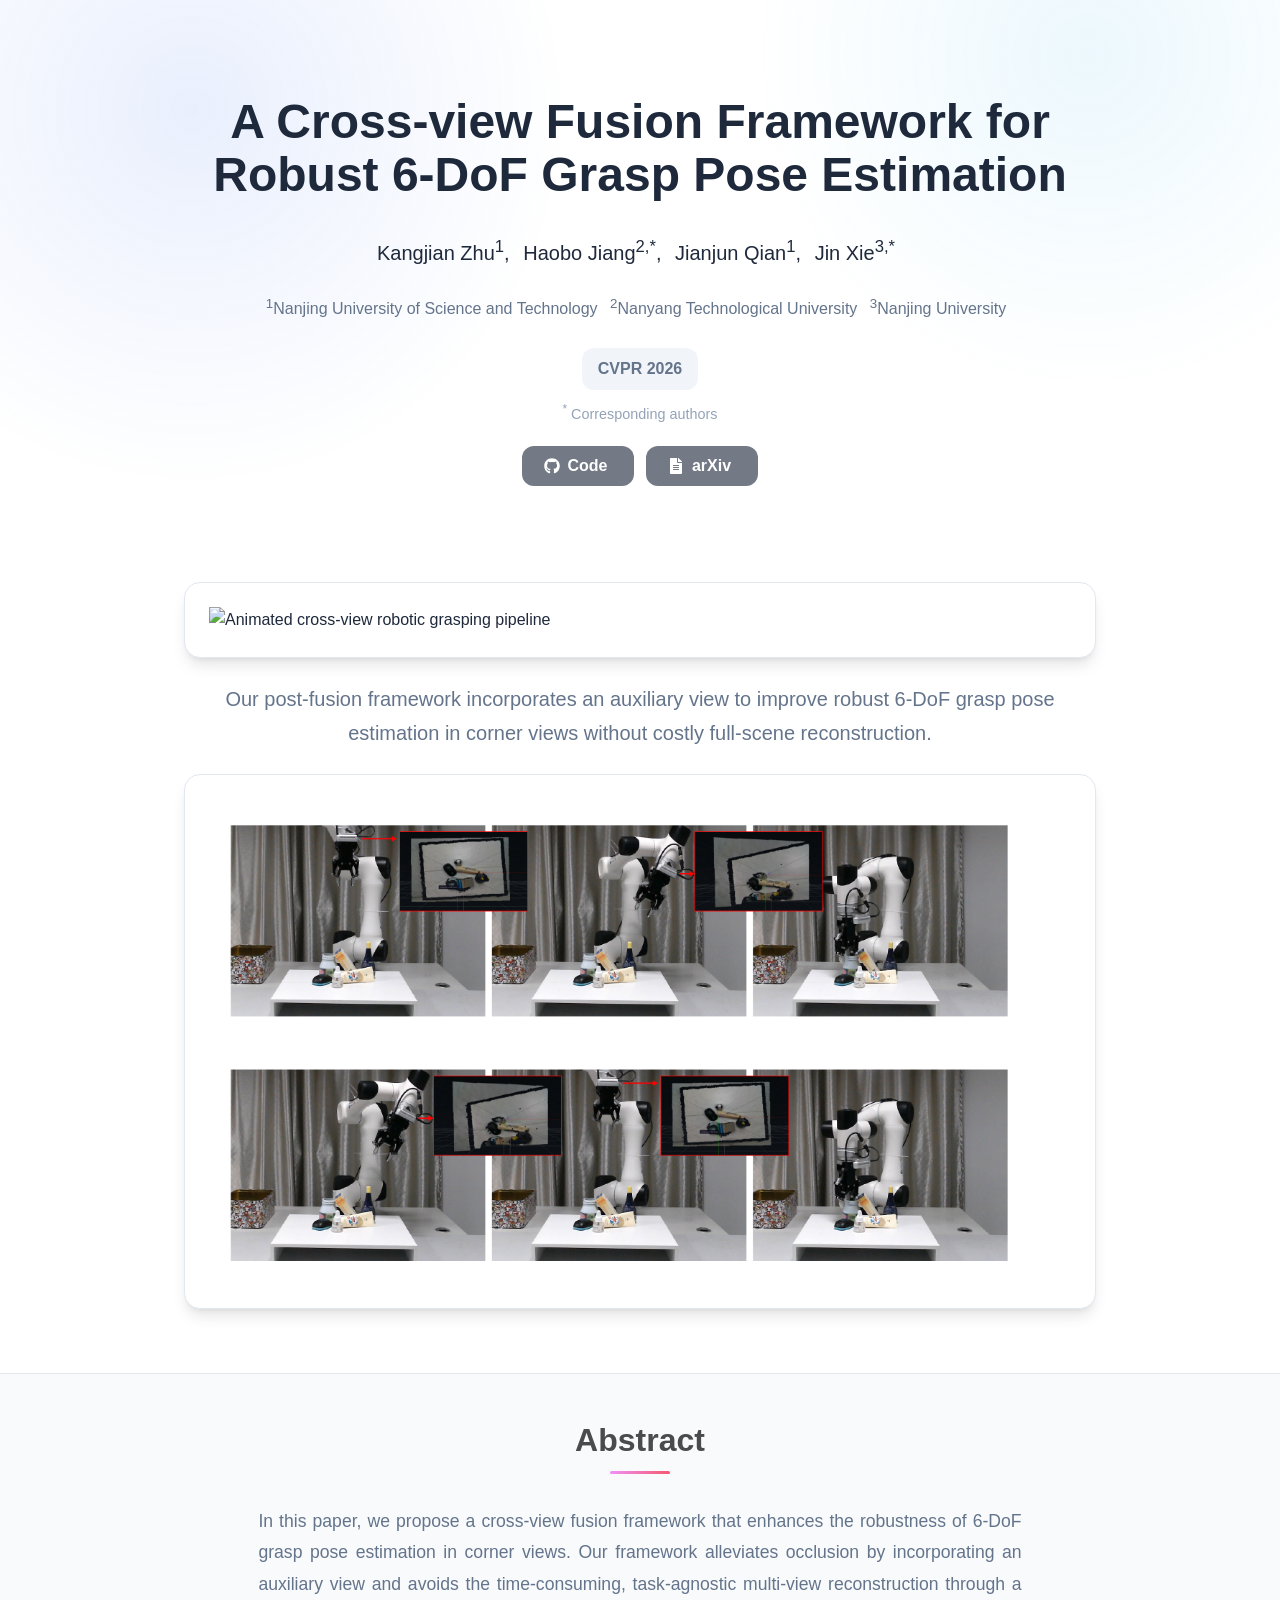
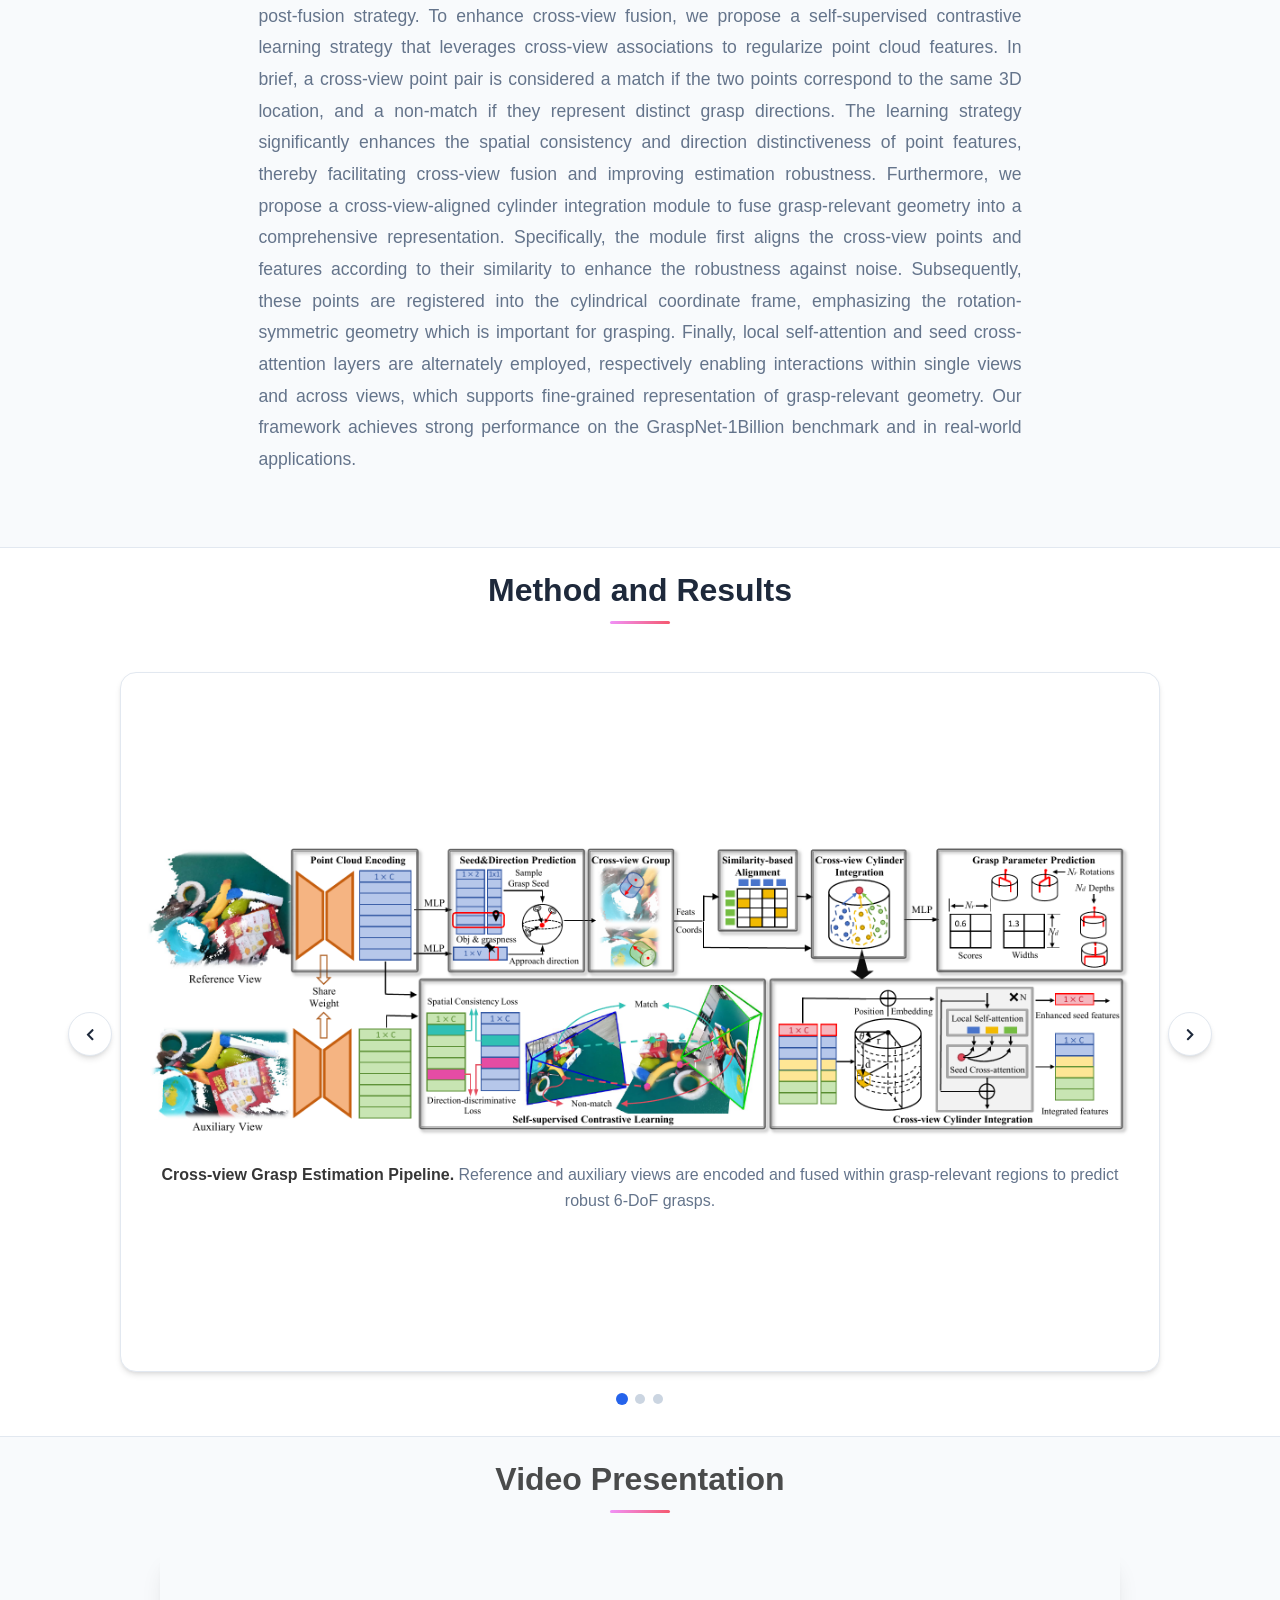
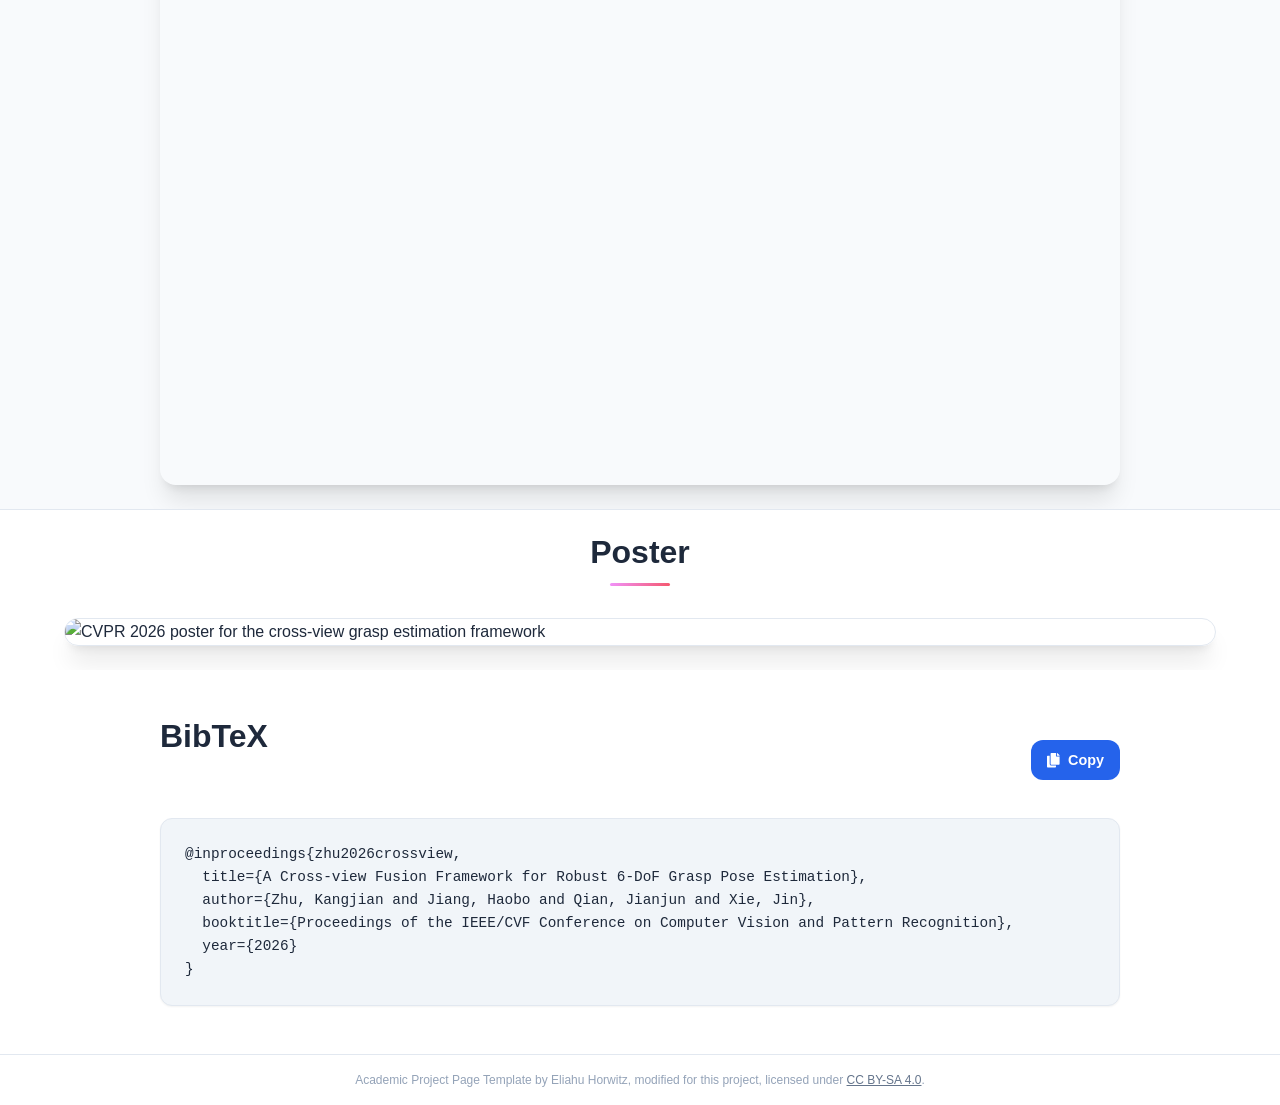
==== index.html @ 155486b5 "Initial draft made with Codex Co-Authored-By: Codex <noreply@openai.com>" ====
<!DOCTYPE html>
<html lang="en">
<head>
  <meta charset="utf-8">
  <meta name="viewport" content="width=device-width, initial-scale=1">
  <meta name="title" content="A Cross-view Fusion Framework for Robust 6-DoF Grasp Pose Estimation">
  <meta name="description" content="A cross-view fusion framework improves robust 6-DoF grasp pose estimation in corner views through novel self-supervised learning and cylinder integration.">
  <meta name="keywords" content="6-DoF grasp pose estimation, cross-view fusion, robotic grasping, point cloud, self-supervised contrastive learning, multi-view perception, corner-view robustness, GraspNet-1Billion">
  <meta name="author" content="Kangjian Zhu, Haobo Jiang, Jianjun Qian, Jin Xie">
  <meta name="robots" content="index, follow">
  <meta name="language" content="English">

  <meta property="og:type" content="article">
  <meta property="og:site_name" content="Cross-view Grasp">
  <meta property="og:title" content="A Cross-view Fusion Framework for Robust 6-DoF Grasp Pose Estimation">
  <meta property="og:description" content="A cross-view fusion framework improves robust 6-DoF grasp pose estimation in corner views through novel self-supervised learning and cylinder integration.">
  <meta property="og:image" content="static/images/social_preview.png">
  <meta property="og:image:width" content="1200">
  <meta property="og:image:height" content="630">
  <meta property="og:image:alt" content="Cross-view grasp estimation research preview">
  <meta property="article:section" content="Research">
  <meta property="article:tag" content="Robotic Grasping">
  <meta property="article:tag" content="Cross-view Fusion">

  <meta name="twitter:card" content="summary_large_image">
  <meta name="twitter:title" content="A Cross-view Fusion Framework for Robust 6-DoF Grasp Pose Estimation">
  <meta name="twitter:description" content="A cross-view fusion framework for robust 6-DoF grasp pose estimation in corner views.">
  <meta name="twitter:image" content="static/images/social_preview.png">
  <meta name="twitter:image:alt" content="Cross-view grasp estimation research preview">

  <meta name="citation_title" content="A Cross-view Fusion Framework for Robust 6-DoF Grasp Pose Estimation">
  <meta name="citation_author" content="Zhu, Kangjian">
  <meta name="citation_author" content="Jiang, Haobo">
  <meta name="citation_author" content="Qian, Jianjun">
  <meta name="citation_author" content="Xie, Jin">
  <meta name="citation_publication_date" content="2026">
  <meta name="citation_conference_title" content="IEEE/CVF Conference on Computer Vision and Pattern Recognition">

  <meta name="theme-color" content="#2563eb">
  <meta name="msapplication-TileColor" content="#2563eb">
  <meta name="apple-mobile-web-app-capable" content="yes">
  <meta name="apple-mobile-web-app-status-bar-style" content="default">

  <title>A Cross-view Fusion Framework for Robust 6-DoF Grasp Pose Estimation | CVPR 2026</title>

  <link rel="icon" type="image/png" href="static/images/favicon.png">
  <link rel="apple-touch-icon" href="static/images/favicon.png">
  <link rel="stylesheet" href="static/css/bulma.min.css">
  <link rel="stylesheet" href="static/css/index.css">
  <link rel="stylesheet" href="static/css/fontawesome.all.min.css">
  <link rel="stylesheet" href="static/css/project.css">

  <script defer src="static/js/fontawesome.all.min.js"></script>
  <script defer src="static/js/project.js"></script>

  <script type="application/ld+json">
  {
    "@context": "https://schema.org",
    "@type": "ScholarlyArticle",
    "headline": "A Cross-view Fusion Framework for Robust 6-DoF Grasp Pose Estimation",
    "description": "A cross-view fusion framework for robust 6-DoF grasp pose estimation in corner views.",
    "author": [
      {"@type": "Person", "name": "Kangjian Zhu"},
      {"@type": "Person", "name": "Haobo Jiang"},
      {"@type": "Person", "name": "Jianjun Qian"},
      {"@type": "Person", "name": "Jin Xie"}
    ],
    "datePublished": "2026",
    "publisher": {"@type": "Organization", "name": "CVPR 2026"},
    "image": "static/images/social_preview.png",
    "keywords": ["6-DoF grasp pose estimation", "cross-view fusion", "robotic grasping", "point cloud", "self-supervised contrastive learning"],
    "isAccessibleForFree": true
  }
  </script>
</head>
<body>
  <button class="scroll-to-top" onclick="scrollToTop()" title="Scroll to top" aria-label="Scroll to top">
    <i class="fas fa-chevron-up"></i>
  </button>

  <main id="main-content">
    <section class="hero publication-header">
      <div class="hero-body">
        <div class="container is-max-desktop">
          <div class="columns is-centered">
            <div class="column has-text-centered">
              <h1 class="title is-1 publication-title">A Cross-view Fusion Framework for Robust 6-DoF Grasp Pose Estimation</h1>

              <div class="is-size-5 publication-authors" aria-label="Authors">
                <span class="author-block">Kangjian Zhu<sup>1</sup>,</span>
                <span class="author-block">Haobo Jiang<sup>2,*</sup>,</span>
                <span class="author-block">Jianjun Qian<sup>1</sup>,</span>
                <span class="author-block">Jin Xie<sup>3,*</sup></span>
              </div>

              <div class="is-size-5 publication-authors institution-list">
                <span class="author-block"><sup>1</sup>Nanjing University of Science and Technology</span>
                <span class="author-block"><sup>2</sup>Nanyang Technological University</span>
                <span class="author-block"><sup>3</sup>Nanjing University</span>
              </div>

              <div class="publication-venue">CVPR 2026</div>
              <p class="corresponding-note"><sup>*</sup> Corresponding authors</p>

              <div class="publication-links" aria-label="Project resources">
                <button class="button is-normal is-rounded is-dark resource-button" type="button" disabled aria-disabled="true">
                  <span class="icon"><i class="fab fa-github"></i></span>
                  <span>Code</span>
                </button>
                <button class="button is-normal is-rounded is-dark resource-button" type="button" disabled aria-disabled="true">
                  <span class="icon"><i class="fas fa-file-alt"></i></span>
                  <span>arXiv</span>
                </button>
              </div>
            </div>
          </div>
        </div>
      </div>
    </section>

    <section class="hero teaser">
      <div class="container is-max-desktop">
        <div class="hero-body">
          <div class="media-card teaser-card">
            <img class="teaser-pipeline teaser-pipeline-animated" src="static/images/fig1-pipeline.gif" alt="Animated cross-view robotic grasping pipeline" loading="eager">
            <img class="teaser-pipeline teaser-pipeline-static" src="static/images/fig1.png" alt="Cross-view robotic grasping pipeline" loading="eager">
          </div>
          <h2 class="subtitle has-text-centered teaser-description">
            Our post-fusion framework incorporates an auxiliary view to improve robust 6-DoF grasp pose estimation in corner views without costly full-scene reconstruction.
          </h2>
          <div class="media-card teaser-card real-world-pipeline-card">
            <img src="static/images/fig7.png" alt="Real-world cross-view robotic grasping pipeline samples" loading="lazy">
          </div>
        </div>
      </div>
    </section>

    <section class="section hero is-light" id="abstract">
      <div class="container is-max-desktop">
        <div class="columns is-centered has-text-centered">
          <div class="column is-four-fifths">
            <h2 class="title is-3">Abstract</h2>
            <div class="content has-text-justified">
              <p>
                In this paper, we propose a cross-view fusion framework that enhances the robustness of 6-DoF grasp pose estimation in corner views. Our framework alleviates occlusion by incorporating an auxiliary view and avoids the time-consuming, task-agnostic multi-view reconstruction through a post-fusion strategy. To enhance cross-view fusion, we propose a self-supervised contrastive learning strategy that leverages cross-view associations to regularize point cloud features. In brief, a cross-view point pair is considered a match if the two points correspond to the same 3D location, and a non-match if they represent distinct grasp directions. The learning strategy significantly enhances the spatial consistency and direction distinctiveness of point features, thereby facilitating cross-view fusion and improving estimation robustness. Furthermore, we propose a cross-view-aligned cylinder integration module to fuse grasp-relevant geometry into a comprehensive representation. Specifically, the module first aligns the cross-view points and features according to their similarity to enhance the robustness against noise. Subsequently, these points are registered into the cylindrical coordinate frame, emphasizing the rotation-symmetric geometry which is important for grasping. Finally, local self-attention and seed cross-attention layers are alternately employed, respectively enabling interactions within single views and across views, which supports fine-grained representation of grasp-relevant geometry. Our framework achieves strong performance on the GraspNet-1Billion benchmark and in real-world applications.
              </p>
            </div>
          </div>
        </div>
      </div>
    </section>

    <section class="hero is-small results-section" id="results">
      <div class="hero-body">
        <div class="container is-widescreen">
          <h2 class="title is-3 has-text-centered">Method and Results</h2>
          <div id="results-carousel" class="results-carousel" data-carousel>
            <button class="carousel-control carousel-previous" type="button" aria-label="Show previous result" data-carousel-previous>
              <i class="fas fa-chevron-left"></i>
            </button>
            <div class="carousel-track">
              <article class="item is-active" data-carousel-item>
                <img src="static/images/fig2.png" alt="Complete cross-view grasp estimation pipeline" loading="lazy">
                <h3 class="subtitle has-text-centered">
                  <strong>Cross-view Grasp Estimation Pipeline.</strong> Reference and auxiliary views are encoded and fused within grasp-relevant regions to predict robust 6-DoF grasps.
                </h3>
              </article>
              <article class="item result-contrastive" data-carousel-item hidden>
                <img src="static/images/fig3.png" alt="Self-supervised contrastive learning for cross-view point features" loading="lazy">
                <h3 class="subtitle has-text-centered">
                  <strong>Self-supervised Contrastive Learning.</strong> Cross-view associations improve spatial consistency while distinguishing features with different grasp directions.
                </h3>
              </article>
              <article class="item result-table" data-carousel-item hidden>
                <img src="static/images/table1.png" alt="Table 1 evaluation results on GraspNet-1Billion RealSense and Kinect test data" loading="lazy">
                <h3 class="subtitle has-text-centered">
                  <strong>GraspNet-1Billion Benchmark Results.</strong> Our cross-view framework achieves the best AP across Seen, Similar, and Novel splits on both RealSense and Kinect data.
                </h3>
              </article>
            </div>
            <button class="carousel-control carousel-next" type="button" aria-label="Show next result" data-carousel-next>
              <i class="fas fa-chevron-right"></i>
            </button>
            <div class="carousel-dots" aria-label="Select research result">
              <button class="carousel-dot is-active" type="button" aria-label="Show result 1" data-carousel-dot="0"></button>
              <button class="carousel-dot" type="button" aria-label="Show result 2" data-carousel-dot="1"></button>
              <button class="carousel-dot" type="button" aria-label="Show result 3" data-carousel-dot="2"></button>
            </div>
          </div>
        </div>
      </div>
    </section>

    <section class="hero is-small is-light" id="video">
      <div class="hero-body">
        <div class="container is-max-desktop">
          <h2 class="title is-3 has-text-centered">Video Presentation</h2>
          <div class="video-container">
            <iframe src="https://player.bilibili.com/player.html?bvid=BV1p85q6EECM&autoplay=0" scrolling="no" border="0" frameborder="no" framespacing="0" allowfullscreen="true"></iframe>
          </div>
        </div>
      </div>
    </section>

    <section class="hero is-small poster-section" id="poster">
      <div class="hero-body">
        <div class="container is-widescreen">
          <h2 class="title is-3 has-text-centered">Poster</h2>
          <img class="poster-image" src="static/images/poster.png" alt="CVPR 2026 poster for the cross-view grasp estimation framework" loading="lazy">
        </div>
      </div>
    </section>

    <section class="section is-light" id="BibTeX">
      <div class="container is-max-desktop content">
        <div class="bibtex-header">
          <h2 class="title is-3 bibtex-title">BibTeX</h2>
          <button class="copy-bibtex-btn" onclick="copyBibTeX()" title="Copy BibTeX to clipboard" type="button">
            <i class="fas fa-copy"></i>
            <span class="copy-text">Copy</span>
          </button>
        </div>
        <pre id="bibtex-code"><code>@inproceedings{zhu2026crossview,
  title={A Cross-view Fusion Framework for Robust 6-DoF Grasp Pose Estimation},
  author={Zhu, Kangjian and Jiang, Haobo and Qian, Jianjun and Xie, Jin},
  booktitle={Proceedings of the IEEE/CVF Conference on Computer Vision and Pattern Recognition},
  year={2026}
}</code></pre>
      </div>
    </section>
  </main>

  <footer class="license-footer">
    Academic Project Page Template by Eliahu Horwitz, modified for this project, licensed under
    <a rel="license" href="https://creativecommons.org/licenses/by-sa/4.0/" target="_blank">CC BY-SA 4.0</a>.
  </footer>
</body>
</html>
---- static/css/index.css ----
/* Modern CSS Variables for consistent theming */
:root {
  --primary-color: #2563eb;
  --primary-hover: #1d4ed8;
  --secondary-color: #64748b;
  --accent-color: #0ea5e9;
  --text-primary: #1e293b;
  --text-secondary: #64748b;
  --text-light: #94a3b8;
  --background-primary: #ffffff;
  --background-secondary: #f8fafc;
  --background-accent: #f1f5f9;
  --border-color: #e2e8f0;
  --shadow-sm: 0 1px 2px 0 rgb(0 0 0 / 0.05);
  --shadow-md: 0 4px 6px -1px rgb(0 0 0 / 0.1), 0 2px 4px -2px rgb(0 0 0 / 0.1);
  --shadow-lg: 0 10px 15px -3px rgb(0 0 0 / 0.1), 0 4px 6px -4px rgb(0 0 0 / 0.1);
  --shadow-xl: 0 20px 25px -5px rgb(0 0 0 / 0.1), 0 8px 10px -6px rgb(0 0 0 / 0.1);
  --gradient-primary: linear-gradient(135deg, #667eea 0%, #764ba2 100%);
  --gradient-accent: linear-gradient(135deg, #f093fb 0%, #f5576c 100%);
  --gradient-subtle: linear-gradient(135deg, #ffecd2 0%, #fcb69f 100%);
  --border-radius: 12px;
  --border-radius-lg: 16px;
  --transition: all 0.3s cubic-bezier(0.4, 0, 0.2, 1);
}

/* Smooth scrolling for better UX */
html {
  scroll-behavior: smooth;
}

body {
  font-family: 'Inter', 'Segoe UI', -apple-system, BlinkMacSystemFont, sans-serif;
  color: var(--text-primary);
  line-height: 1.6;
  font-size: 16px;
  background-color: var(--background-primary);
  -webkit-font-smoothing: antialiased;
  -moz-osx-font-smoothing: grayscale;
}


/* Modern Button Styles */
.button {
  border-radius: var(--border-radius) !important;
  font-weight: 600 !important;
  transition: var(--transition) !important;
  border: 2px solid transparent !important;
  position: relative;
  overflow: hidden;
}

.button.is-dark {
  background: var(--text-primary) !important;
  border: none !important;
  color: white !important;
  box-shadow: var(--shadow-md);
}

.button.is-dark:hover {
  transform: translateY(-2px);
  box-shadow: var(--shadow-lg);
  background: var(--primary-color) !important;
}

.button.is-dark:active {
  transform: translateY(0);
  box-shadow: var(--shadow-md);
}

.footer .icon-link {
    font-size: 25px;
    color: var(--text-secondary);
    transition: var(--transition);
}

.footer .icon-link:hover {
    color: var(--primary-color);
    transform: translateY(-2px);
}

.link-block a {
    margin: 8px 4px;
}

.dnerf {
  font-variant: small-caps;
}


/* Hero Section Modernization */
.hero {
  position: relative;
  overflow: hidden;
}

.hero.is-light {
  background: var(--background-secondary);
  border-top: 1px solid var(--border-color);
  border-bottom: 1px solid var(--border-color);
}

.hero-body {
  padding: 4rem 1.5rem;
}

.teaser .hero-body {
  padding-top: 2rem;
  padding-bottom: 4rem;
}

.teaser {
  font-family: 'Inter', sans-serif;
}


/* Publication Content Styling */
.publication-title {
    font-family: 'Inter', sans-serif !important;
    font-weight: 800 !important;
    color: var(--text-primary) !important;
    margin-bottom: 2rem !important;
    line-height: 1.1 !important;
}

.publication-banner {
  max-height: 70vh;
  border-radius: var(--border-radius-lg);
  overflow: hidden;
  box-shadow: var(--shadow-xl);
  margin: 2rem 0;
}

.publication-banner video {
  position: relative;
  left: auto;
  top: auto;
  transform: none;
  object-fit: cover;
  width: 100%;
  height: 100%;
  border-radius: var(--border-radius-lg);
}

.publication-header .hero-body {
  padding: 6rem 1.5rem 4rem;
}

.publication-authors {
    font-family: 'Inter', sans-serif !important;
    font-weight: 500;
    margin-bottom: 1.5rem;
}

.publication-venue {
    color: var(--text-secondary);
    width: fit-content;
    font-weight: 600;
    background: var(--background-accent);
    padding: 0.5rem 1rem;
    border-radius: var(--border-radius);
    margin-top: 1rem;
    display: inline-block;
}

.publication-awards {
    color: #ef4444;
    width: fit-content;
    font-weight: 700;
    background: linear-gradient(135deg, #fef2f2, #fee2e2);
    padding: 0.5rem 1rem;
    border-radius: var(--border-radius);
    border-left: 4px solid #ef4444;
    margin-top: 1rem;
}

.publication-authors a {
   color: var(--primary-color) !important;
   text-decoration: none;
   font-weight: 600;
   transition: var(--transition);
   position: relative;
}

.publication-authors a::after {
    content: '';
    position: absolute;
    width: 0;
    height: 2px;
    bottom: -2px;
    left: 0;
    background: var(--gradient-accent);
    transition: var(--transition);
}

.publication-authors a:hover::after {
    width: 100%;
}

.publication-authors a:hover {
    color: var(--primary-hover) !important;
}

.author-block {
  display: inline-block;
  margin-right: 0.5rem;
}

.publication-banner img {
  border-radius: var(--border-radius-lg);
  box-shadow: var(--shadow-lg);
  transition: var(--transition);
}

.publication-banner img:hover {
  transform: scale(1.02);
  box-shadow: var(--shadow-xl);
}

/* Modern Video and Carousel Styling */
.publication-video {
    position: relative;
    width: 100%;
    height: 0;
    padding-bottom: 56.25%;
    overflow: hidden;
    border-radius: var(--border-radius-lg) !important;
    box-shadow: var(--shadow-xl);
    transition: var(--transition);
}

.publication-video:hover {
    transform: translateY(-4px);
    box-shadow: var(--shadow-xl);
}

.publication-video iframe {
    position: absolute;
    top: 0;
    left: 0;
    width: 100%;
    height: 100%;
    border-radius: var(--border-radius-lg);
}

.publication-body img {
  border-radius: var(--border-radius);
  box-shadow: var(--shadow-md);
  transition: var(--transition);
}

.publication-body img:hover {
  transform: translateY(-2px);
  box-shadow: var(--shadow-lg);
}

.results-carousel {
  overflow: hidden;
  padding: 1rem 0;
}

.results-carousel .item {
  margin: 1rem;
  overflow: hidden;
  padding: 1.5rem;
  font-size: 0;
  background: var(--background-primary);
  border-radius: var(--border-radius-lg);
  box-shadow: var(--shadow-md);
  transition: var(--transition);
  border: 1px solid var(--border-color);
}

.results-carousel .item:hover {
  transform: translateY(-4px);
  box-shadow: var(--shadow-lg);
}

.results-carousel .item img,
.results-carousel video {
  margin: 0;
  border-radius: var(--border-radius);
  width: 100%;
  height: auto;
}

.results-carousel .subtitle {
  font-size: 1rem !important;
  color: var(--text-secondary);
  margin-top: 1rem;
  font-weight: 500;
}

/* Pagination and Misc Improvements */
.slider-pagination .slider-page {
  background: var(--primary-color);
  border-radius: 50%;
  transition: var(--transition);
}

.slider-pagination .slider-page.is-active {
  background: var(--primary-hover);
  transform: scale(1.2);
}

.eql-cntrb { 
  font-size: 0.875rem;
  color: var(--text-light);
  font-style: italic;
}

/* Section Titles */
.title.is-3 {
  font-family: 'Inter', sans-serif !important;
  font-weight: 700 !important;
  color: var(--text-primary);
  margin-bottom: 2rem !important;
  position: relative;
  padding-bottom: 1rem;
}

.title.is-3::after {
  content: '';
  position: absolute;
  bottom: 0;
  left: 50%;
  transform: translateX(-50%);
  width: 60px;
  height: 3px;
  background: var(--gradient-accent);
  border-radius: 2px;
}

/* Content Improvements */
.content.has-text-justified {
  font-size: 1.1rem;
  line-height: 1.8;
  color: var(--text-secondary);
}

.content.has-text-justified p {
  margin-bottom: 1.5rem;
}

/* Footer Improvements */
.footer {
  background: var(--background-secondary);
  border-top: 1px solid var(--border-color);
  padding: 3rem 1.5rem;
}

.footer .content {
  color: var(--text-secondary);
  line-height: 1.7;
}

.footer a {
  color: var(--primary-color);
  text-decoration: none;
  transition: var(--transition);
}

.footer a:hover {
  color: var(--primary-hover);
  text-decoration: underline;
}

/* BibTeX Styling */
pre {
  background: var(--background-accent) !important;
  border: 1px solid var(--border-color) !important;
  border-radius: var(--border-radius) !important;
  padding: 1.5rem !important;
  font-size: 0.9rem !important;
  overflow-x: auto;
  box-shadow: var(--shadow-sm);
}

code {
  background: var(--background-accent) !important;
  color: var(--text-primary) !important;
  font-family: 'SF Mono', 'Monaco', 'Cascadia Code', 'Roboto Mono', monospace !important;
}

/* BibTeX Section Improvements */
.bibtex-header {
  display: flex;
  justify-content: space-between;
  align-items: center;
  margin-bottom: 1rem;
}

.copy-bibtex-btn {
  background: var(--primary-color);
  color: white;
  border: none;
  border-radius: var(--border-radius);
  padding: 0.75rem 1rem;
  font-size: 0.9rem;
  font-weight: 600;
  cursor: pointer;
  transition: var(--transition);
  display: inline-flex;
  align-items: center;
  gap: 0.5rem;
}

.copy-bibtex-btn:hover {
  background: var(--primary-hover);
  transform: translateY(-2px);
  box-shadow: var(--shadow-md);
}

.copy-bibtex-btn.copied {
  background: #10b981;
}

.copy-bibtex-btn.copied .copy-text::after {
  content: "ied!";
}

/* Scroll to Top Button */
.scroll-to-top {
  position: fixed;
  bottom: 2rem;
  right: 2rem;
  width: 50px;
  height: 50px;
  background: var(--primary-color);
  color: white;
  border: none;
  border-radius: 50%;
  cursor: pointer;
  opacity: 0;
  visibility: hidden;
  transition: var(--transition);
  z-index: 999;
  display: flex;
  align-items: center;
  justify-content: center;
  font-size: 1.2rem;
  box-shadow: var(--shadow-lg);
}

.scroll-to-top:hover {
  background: var(--primary-hover);
  transform: translateY(-3px);
  box-shadow: var(--shadow-xl);
}

.scroll-to-top.visible {
  opacity: 1;
  visibility: visible;
}


/* More Works Dropdown */
.more-works-container {
  position: fixed;
  top: 2rem;
  right: 2rem;
  z-index: 1000;
}

.more-works-btn {
  background: var(--background-primary);
  color: var(--text-primary);
  border: 2px solid var(--border-color);
  border-radius: var(--border-radius-lg);
  padding: 0.75rem 1.25rem;
  font-weight: 600;
  font-size: 0.9rem;
  box-shadow: var(--shadow-md);
  transition: var(--transition);
  cursor: pointer;
  text-decoration: none;
  display: inline-flex;
  align-items: center;
  gap: 0.5rem;
  font-family: 'Inter', sans-serif;
}

.more-works-btn:hover {
  transform: translateY(-2px);
  box-shadow: var(--shadow-lg);
  background: var(--background-secondary);
  border-color: var(--primary-color);
}

.more-works-btn .dropdown-arrow {
  transition: var(--transition);
  font-size: 0.8rem;
}

.more-works-btn.active .dropdown-arrow {
  transform: rotate(180deg);
}

.more-works-dropdown {
  position: absolute;
  top: calc(100% + 0.5rem);
  right: 0;
  width: 400px;
  max-width: 90vw;
  background: var(--background-primary);
  border: 1px solid var(--border-color);
  border-radius: var(--border-radius-lg);
  box-shadow: var(--shadow-xl);
  opacity: 0;
  visibility: hidden;
  transform: translateY(-10px);
  transition: var(--transition);
  max-height: 70vh;
  overflow-y: auto;
}

.more-works-dropdown.show {
  opacity: 1;
  visibility: visible;
  transform: translateY(0);
}

.dropdown-header {
  display: flex;
  justify-content: space-between;
  align-items: center;
  padding: 1.5rem 1.5rem 1rem;
  border-bottom: 1px solid var(--border-color);
}

.dropdown-header h4 {
  margin: 0;
  font-size: 1.1rem;
  font-weight: 700;
  color: var(--text-primary);
}

.close-btn {
  background: none;
  border: none;
  color: var(--text-secondary);
  cursor: pointer;
  padding: 0.5rem;
  border-radius: var(--border-radius);
  transition: var(--transition);
}

.close-btn:hover {
  background: var(--background-accent);
  color: var(--text-primary);
}

.works-list {
  padding: 1rem;
}

.work-item {
  display: flex;
  align-items: flex-start;
  justify-content: space-between;
  padding: 1rem;
  border-radius: var(--border-radius);
  text-decoration: none;
  color: inherit;
  transition: var(--transition);
  margin-bottom: 0.5rem;
}

.work-item:hover {
  background: var(--background-accent);
  transform: translateX(4px);
}

.work-info h5 {
  margin: 0 0 0.5rem 0;
  font-size: 1rem;
  font-weight: 500;
  color: var(--text-primary);
}

.work-info p {
  margin: 0 0 0.5rem 0;
  font-size: 0.9rem;
  color: var(--text-secondary);
  line-height: 1.4;
}

.work-venue {
  font-size: 0.8rem;
  color: var(--text-light);
  font-style: italic;
}

.work-item .fas {
  color: var(--text-light);
  font-size: 0.9rem;
  margin-top: 0.2rem;
  flex-shrink: 0;
}


/* Mobile Responsive Improvements */
@media screen and (max-width: 768px) {
  .hero-body {
    padding: 2rem 1rem;
  }
  
  .publication-header .hero-body {
    padding: 3rem 1rem 2rem;
  }
  
  .publication-title {
    font-size: 2.5rem !important;
    line-height: 1.2 !important;
    margin-bottom: 1.5rem !important;
  }
  
  .publication-authors {
    font-size: 1rem !important;
  }
  
  .button {
    margin: 0.25rem !important;
    font-size: 0.875rem !important;
    padding: 0.75rem 1rem !important;
  }
  
  .more-works-container {
    bottom: 2rem;
    right: 1rem;
    top: auto;
  }
  
  .more-works-btn {
    padding: 0.6rem 1rem;
    font-size: 0.8rem;
  }
  
  .more-works-dropdown {
    width: calc(100vw - 2rem);
    right: -1rem;
    bottom: calc(100% + 0.5rem);
    top: auto;
  }
  
  .results-carousel .item {
    margin: 0.5rem;
    padding: 1rem;
  }
  
  .teaser .hero-body {
    padding: 1rem;
  }
  
  .content.has-text-justified {
    font-size: 1rem;
  }
}

@media screen and (max-width: 480px) {
  .publication-title {
    font-size: 2rem !important;
  }
  
  .hero-body {
    padding: 1.5rem 0.75rem;
  }
  
  .more-works-container {
    position: fixed;
    bottom: 2rem;
    right: 1rem;
    z-index: 1000;
  }
  
  .more-works-btn {
    padding: 0.5rem 0.75rem;
    font-size: 0.75rem;
  }
  
  .more-works-dropdown {
    position: absolute;
    bottom: calc(100% + 0.5rem);
    right: 0;
    width: calc(100vw - 2rem);
    max-width: 90vw;
  }
  
  .link-block {
    display: block;
    margin-bottom: 0.5rem;
  }
  
  .button {
    width: 100%;
    justify-content: center;
  }
}

/* Tablet Responsive */
@media screen and (min-width: 769px) and (max-width: 1024px) {
  .hero-body {
    padding: 3rem 2rem;
  }
  
  .publication-header .hero-body {
    padding: 4rem 2rem 3rem;
  }
}

/* Animation for page load */
@keyframes fadeInUp {
  from {
    opacity: 0;
    transform: translateY(30px);
  }
  to {
    opacity: 1;
    transform: translateY(0);
  }
}

.hero, .section {
  animation: fadeInUp 0.6s ease-out;
}

/* Improved focus states for accessibility */
.button:focus,
.related-works-btn:focus,
a:focus {
  outline: 2px solid var(--primary-color);
  outline-offset: 2px;
}


/* Print styles */
@media print {
  .more-works-container {
    display: none;
  }
  
  .hero, .section {
    animation: none;
  }
  
  .button {
    background: transparent !important;
    color: var(--text-primary) !important;
    box-shadow: none !important;
  }
}
---- static/css/project.css ----
.publication-header {
  background:
    radial-gradient(circle at 15% 20%, rgba(37, 99, 235, 0.1), transparent 32%),
    radial-gradient(circle at 85% 10%, rgba(14, 165, 233, 0.08), transparent 28%),
    var(--background-primary);
}

.institution-list {
  color: var(--text-secondary);
  font-size: 1rem !important;
  line-height: 1.8;
  margin-bottom: 0.5rem;
}

.corresponding-note {
  color: var(--text-light);
  font-size: 0.9rem;
  margin: 0.65rem 0 1.25rem;
}

.publication-links {
  display: flex;
  justify-content: center;
  gap: 0.75rem;
  flex-wrap: wrap;
}

.resource-button[disabled] {
  cursor: default;
  opacity: 0.62;
  min-width: 112px;
}

.resource-button[disabled]:hover {
  background: var(--text-primary) !important;
  box-shadow: var(--shadow-md);
  transform: none;
}

.media-card {
  position: relative;
  overflow: hidden;
  border: 1px solid var(--border-color);
  border-radius: var(--border-radius-lg);
  background: white;
  box-shadow: var(--shadow-lg);
}

.teaser-card {
  padding: 1.5rem;
}

.teaser-card img {
  display: block;
  width: 100%;
  height: auto;
}

.teaser-pipeline-static {
  display: none !important;
}

.teaser-description {
  max-width: 850px;
  margin: 1.5rem auto 0;
  color: var(--text-secondary);
  line-height: 1.7;
}

.real-world-pipeline-card {
  margin-top: 1.5rem;
}

@media (prefers-reduced-motion: reduce) {
  .teaser-pipeline-animated {
    display: none !important;
  }

  .teaser-pipeline-static {
    display: block !important;
  }
}

.results-section .hero-body,
.poster-section .hero-body {
  padding-top: 4rem;
  padding-bottom: 4rem;
}

.results-carousel {
  position: relative;
  overflow: hidden;
  padding: 1rem 3.5rem 2.5rem;
}

.carousel-track {
  position: relative;
}

.results-carousel .item {
  display: none;
  min-height: 700px;
  margin: 0;
  flex-direction: column;
  justify-content: center;
}

.results-carousel .item.is-active {
  display: flex;
}

.results-carousel .item img {
  max-height: 590px;
  object-fit: contain;
}

.results-carousel .result-contrastive img {
  width: 58%;
  align-self: center;
}

.results-carousel .result-table img {
  width: 100%;
}

.results-carousel .subtitle {
  max-width: 980px;
  margin-right: auto;
  margin-left: auto;
  line-height: 1.6;
}

.carousel-control {
  position: absolute;
  z-index: 2;
  top: 50%;
  width: 44px;
  height: 44px;
  display: flex;
  align-items: center;
  justify-content: center;
  border: 1px solid var(--border-color);
  border-radius: 50%;
  color: var(--text-primary);
  background: white;
  box-shadow: var(--shadow-md);
  cursor: pointer;
  transform: translateY(-50%);
  transition: var(--transition);
}

.carousel-control:hover {
  color: white;
  background: var(--primary-color);
  transform: translateY(-50%) scale(1.08);
}

.carousel-previous {
  left: 0.25rem;
}

.carousel-next {
  right: 0.25rem;
}

.carousel-dots {
  position: absolute;
  right: 0;
  bottom: 0.5rem;
  left: 0;
  display: flex;
  justify-content: center;
  gap: 0.5rem;
}

.carousel-dot {
  width: 10px;
  height: 10px;
  padding: 0;
  border: 0;
  border-radius: 50%;
  background: #cbd5e1;
  cursor: pointer;
}

.carousel-dot.is-active {
  background: var(--primary-color);
  transform: scale(1.2);
}

.video-container {
  position: relative;
  width: 100%;
  padding-bottom: 56.25%;
  border-radius: var(--border-radius-lg);
  overflow: hidden;
  box-shadow: var(--shadow-xl);
}

.video-container iframe {
  position: absolute;
  top: 0;
  left: 0;
  width: 100%;
  height: 100%;
  border: none;
}

.video-placeholder {
  min-height: 360px;
  display: flex;
  flex-direction: column;
  align-items: center;
  justify-content: center;
  gap: 1rem;
  color: var(--text-secondary);
  background:
    linear-gradient(135deg, rgba(37, 99, 235, 0.07), rgba(14, 165, 233, 0.04)),
    var(--background-primary);
  border: 2px dashed #cbd5e1;
  border-radius: var(--border-radius-lg);
  box-shadow: var(--shadow-sm);
}

.video-placeholder .fa-play-circle {
  color: var(--primary-color);
  font-size: 4.5rem;
}

.video-placeholder p {
  font-size: 1.25rem;
  font-weight: 700;
}

.poster-image {
  display: block;
  width: 100%;
  height: auto;
  border: 1px solid var(--border-color);
  border-radius: var(--border-radius-lg);
  box-shadow: var(--shadow-xl);
}

.bibtex-title {
  margin-bottom: 0 !important;
}

.bibtex-title::after {
  display: none;
}

.license-footer {
  padding: 1rem 1.5rem;
  border-top: 1px solid var(--border-color);
  color: var(--text-light);
  background: var(--background-primary);
  text-align: center;
  font-size: 0.75rem;
  line-height: 1.5;
}

.license-footer a {
  color: var(--text-secondary);
  text-decoration: underline;
}

@media screen and (max-width: 768px) {
  .publication-header .hero-body {
    padding: 3.5rem 1rem 2.5rem;
  }

  .institution-list .author-block {
    display: block;
    margin-right: 0;
  }

  .teaser-card {
    padding: 0.75rem;
  }

  .results-carousel .item {
    min-height: 0;
    padding: 0.75rem;
  }

  .results-carousel {
    padding: 0.5rem 0.25rem 2.25rem;
  }

  .results-carousel .item img {
    max-height: none;
  }

  .carousel-control {
    top: auto;
    bottom: 0;
    width: 36px;
    height: 36px;
    transform: none;
  }

  .carousel-control:hover {
    transform: scale(1.05);
  }

  .carousel-previous {
    left: 0.5rem;
  }

  .carousel-next {
    right: 0.5rem;
  }

  .carousel-dots {
    bottom: 0.8rem;
  }

  .video-placeholder {
    min-height: 240px;
  }

  .bibtex-header {
    gap: 1rem;
    align-items: flex-start;
  }

  pre {
    padding: 1rem !important;
    font-size: 0.75rem !important;
  }
}
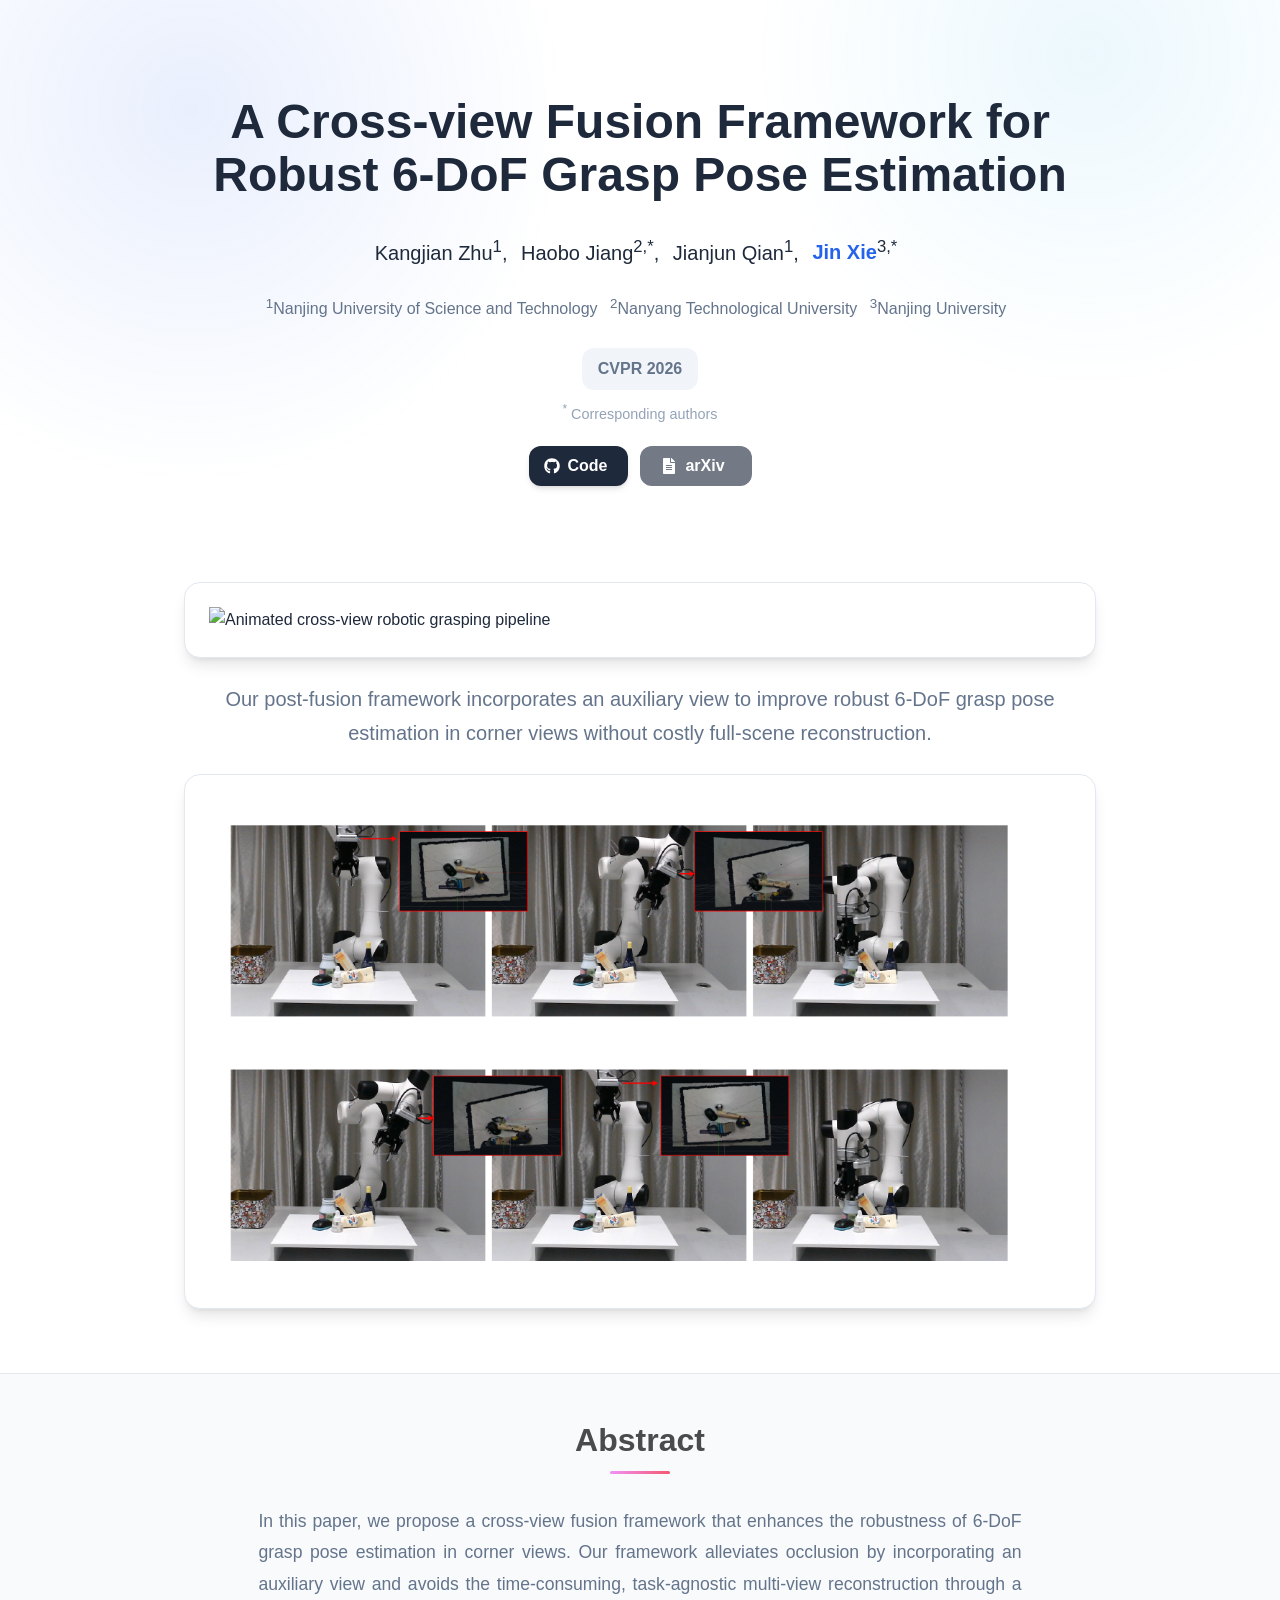
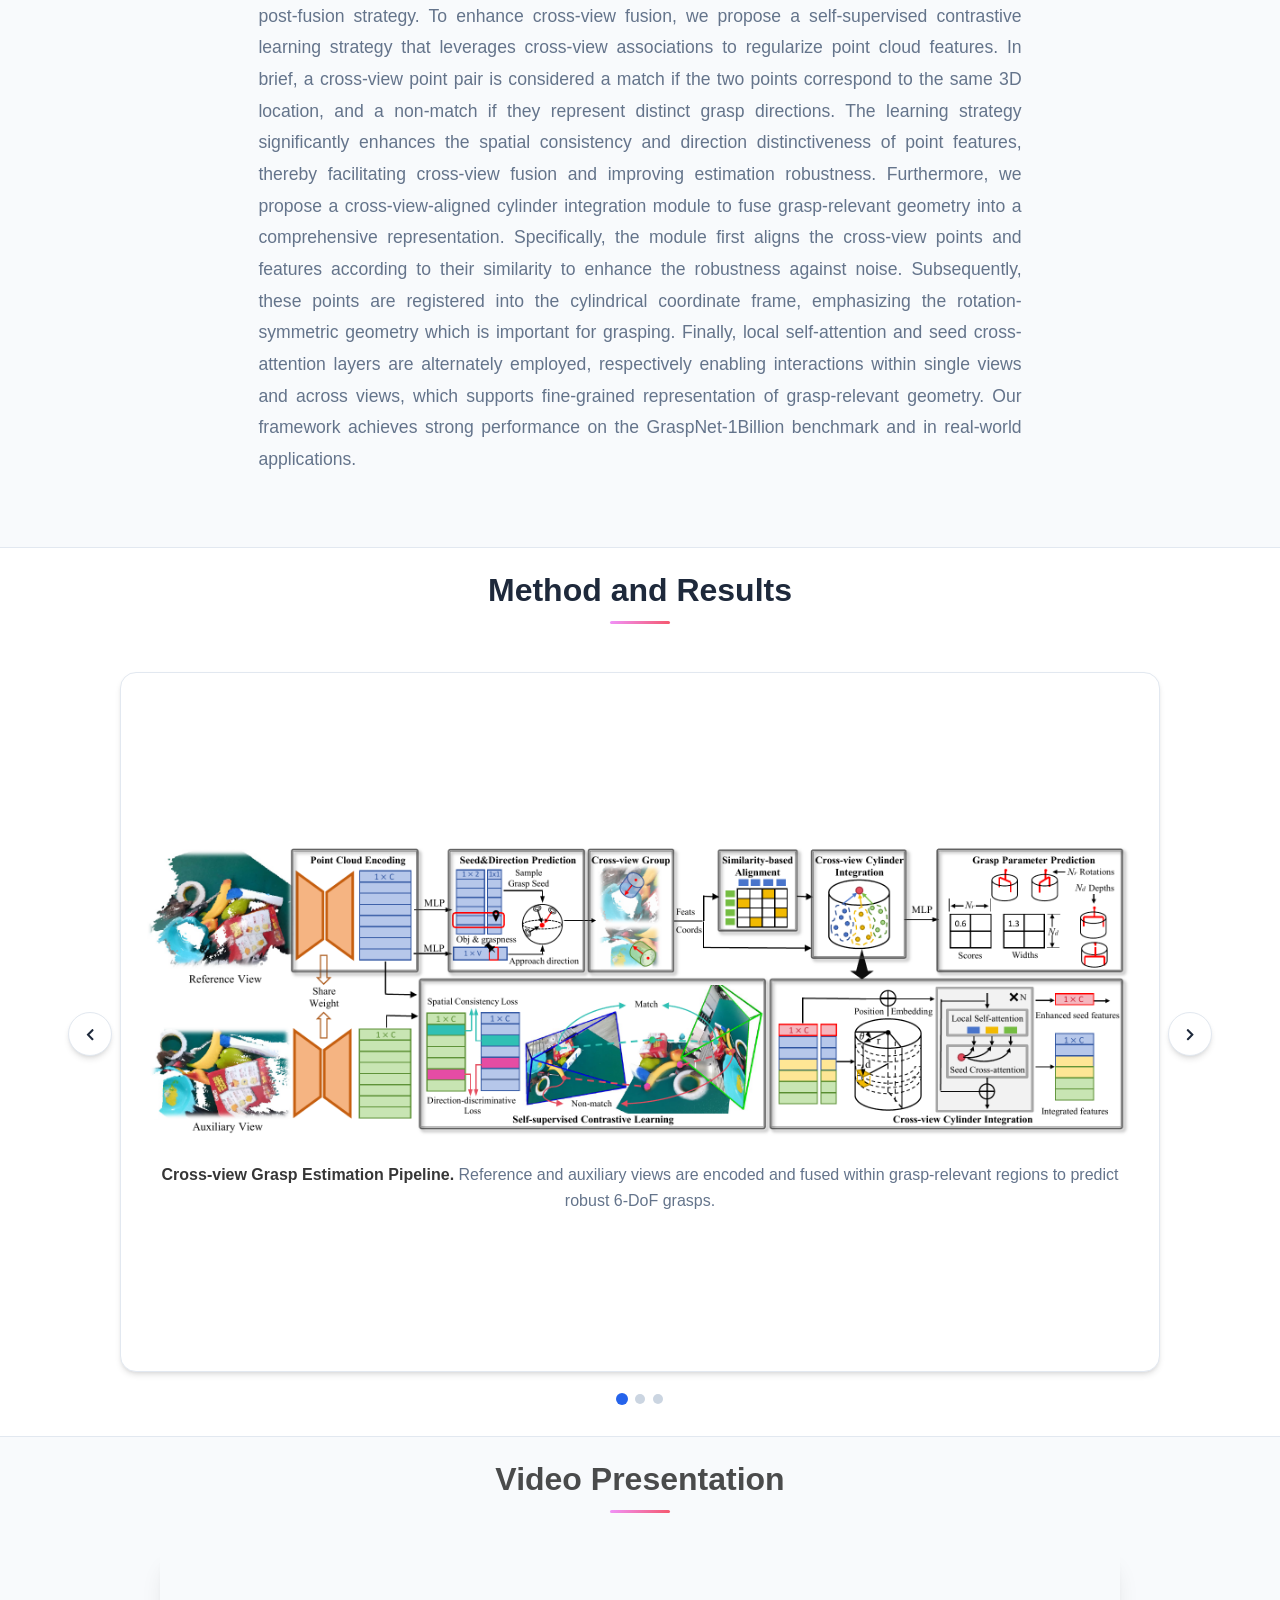
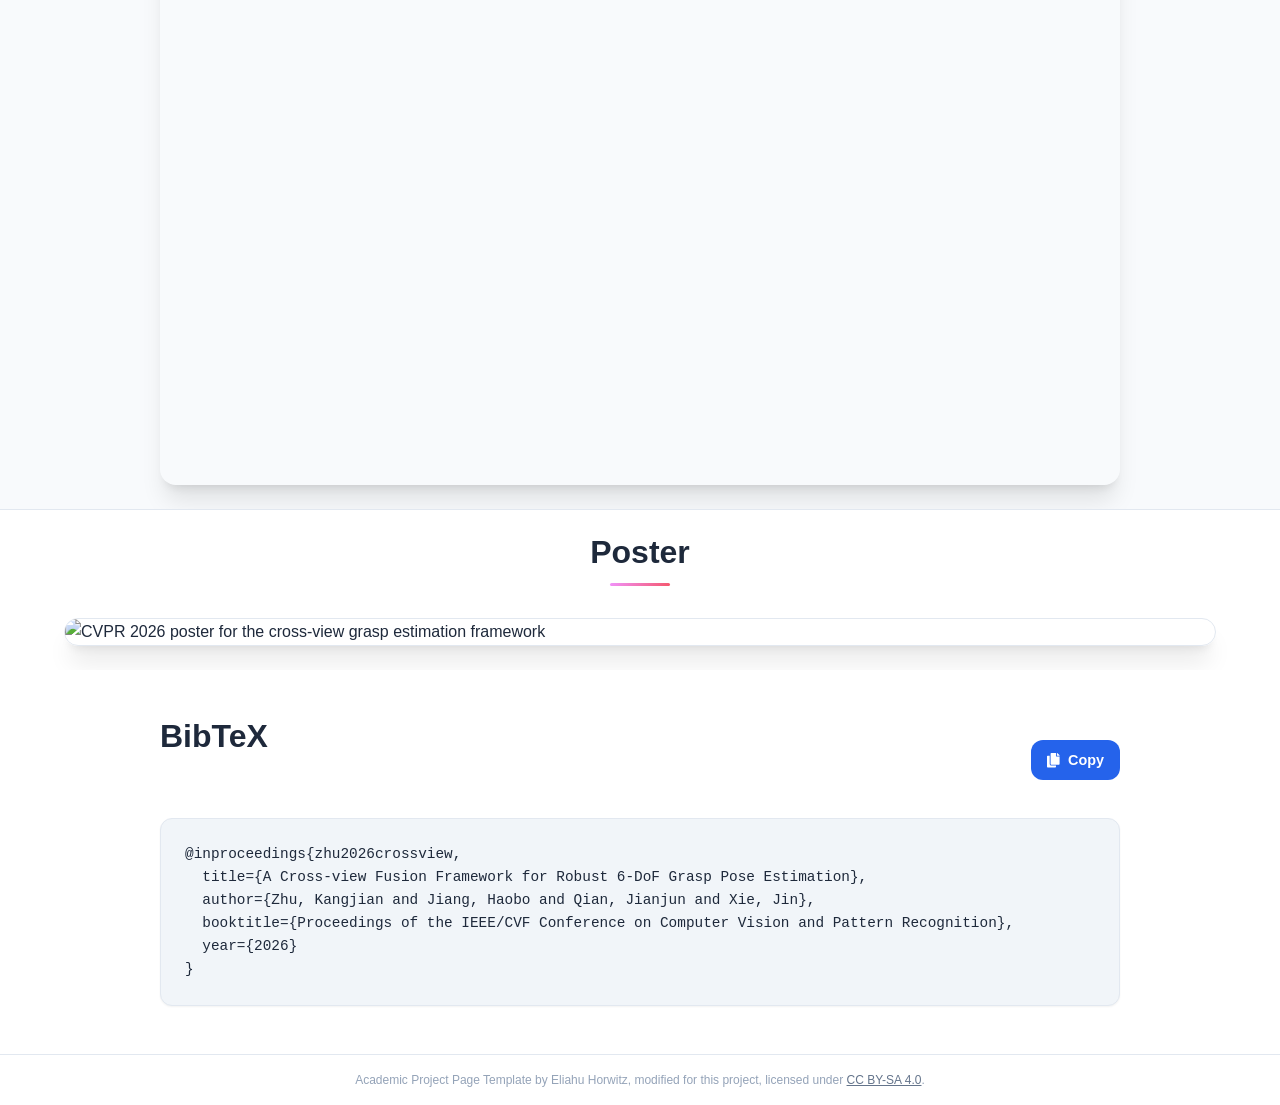
==== commit faf5491f: "Add Code link and Jin Xie homepage link Co-Authored-By: Claude Opus 4.7 <noreply@anthropic.com>" ====
--- a/index.html
+++ b/index.html
@@ -90,7 +90,7 @@
                 <span class="author-block">Kangjian Zhu<sup>1</sup>,</span>
                 <span class="author-block">Haobo Jiang<sup>2,*</sup>,</span>
                 <span class="author-block">Jianjun Qian<sup>1</sup>,</span>
-                <span class="author-block">Jin Xie<sup>3,*</sup></span>
+                <span class="author-block"><a href="https://csjinxie.github.io/" target="_blank">Jin Xie</a><sup>3,*</sup></span>
               </div>
 
               <div class="is-size-5 publication-authors institution-list">
@@ -103,10 +103,10 @@
               <p class="corresponding-note"><sup>*</sup> Corresponding authors</p>
 
               <div class="publication-links" aria-label="Project resources">
-                <button class="button is-normal is-rounded is-dark resource-button" type="button" disabled aria-disabled="true">
+                <a class="button is-normal is-rounded is-dark resource-button" href="https://github.com/KJZhuAutomatic/Cross-view-Grasp" target="_blank">
                   <span class="icon"><i class="fab fa-github"></i></span>
                   <span>Code</span>
-                </button>
+                </a>
                 <button class="button is-normal is-rounded is-dark resource-button" type="button" disabled aria-disabled="true">
                   <span class="icon"><i class="fas fa-file-alt"></i></span>
                   <span>arXiv</span>
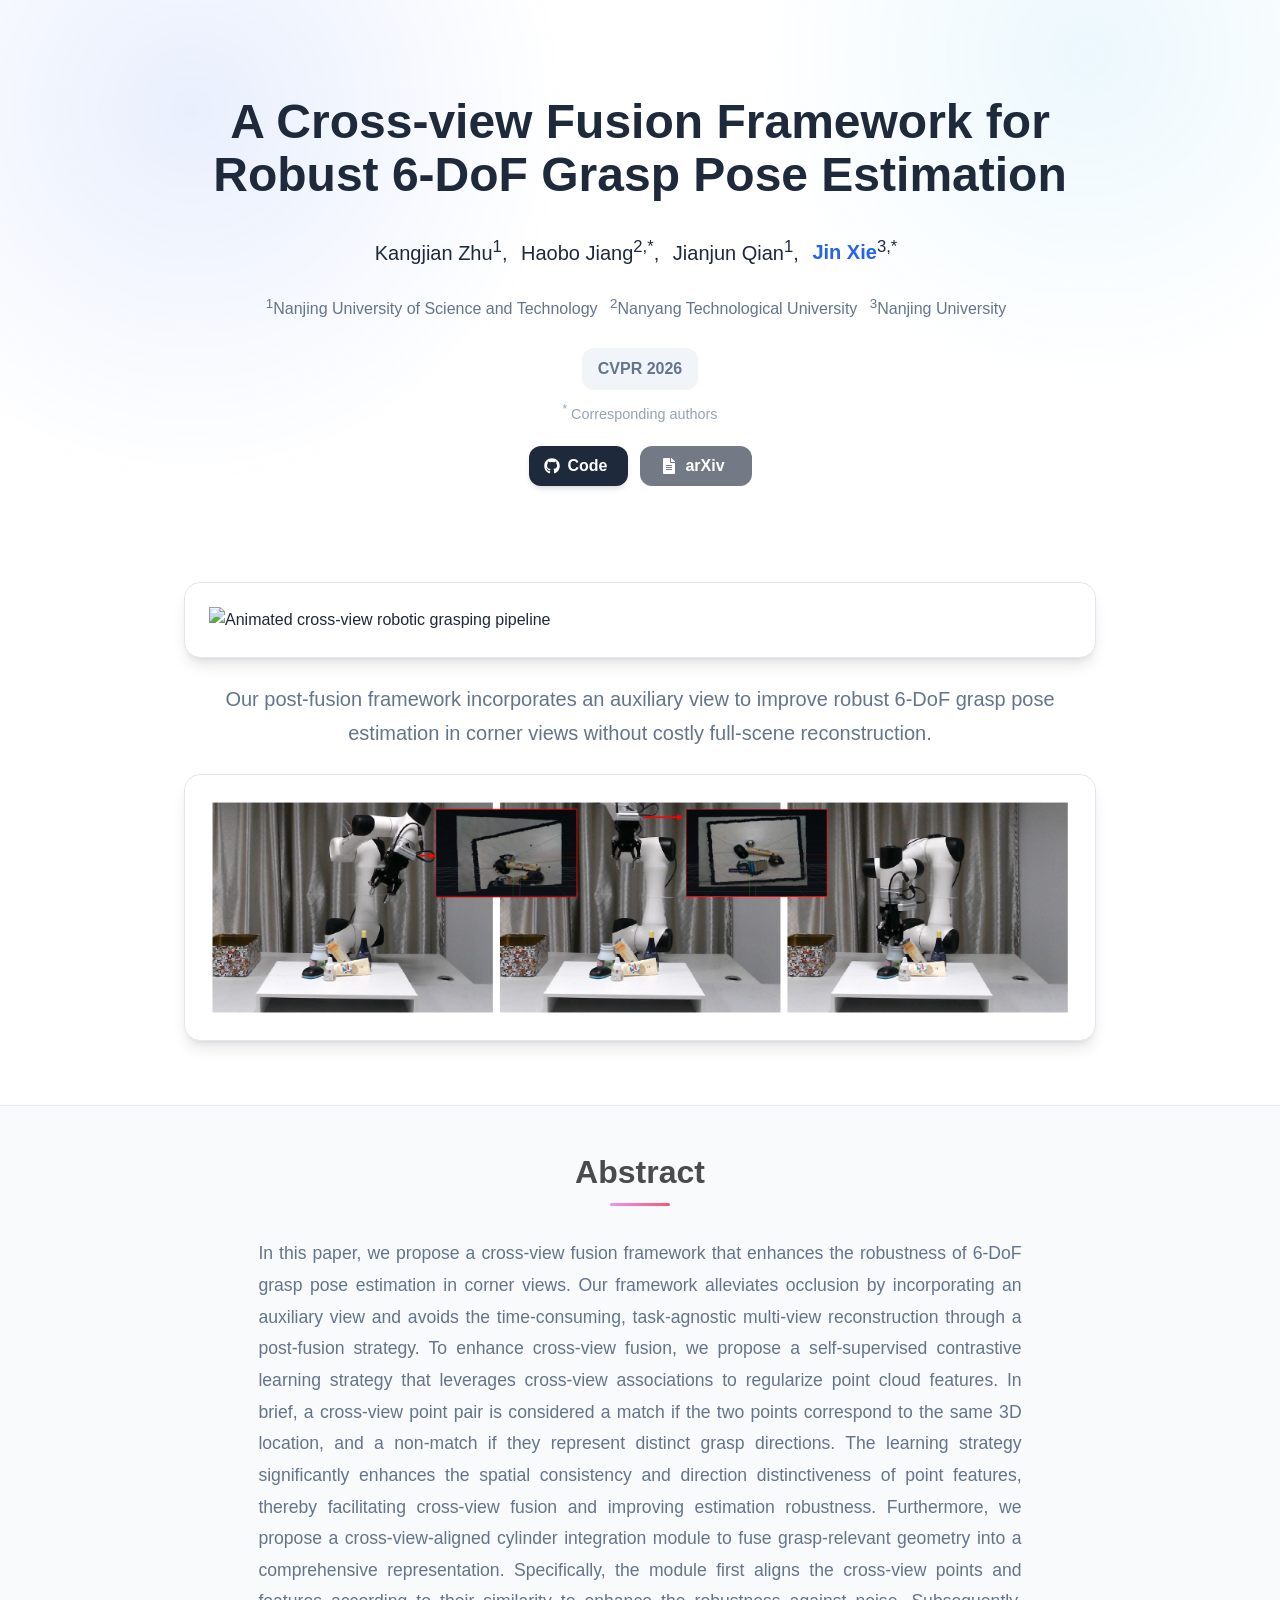
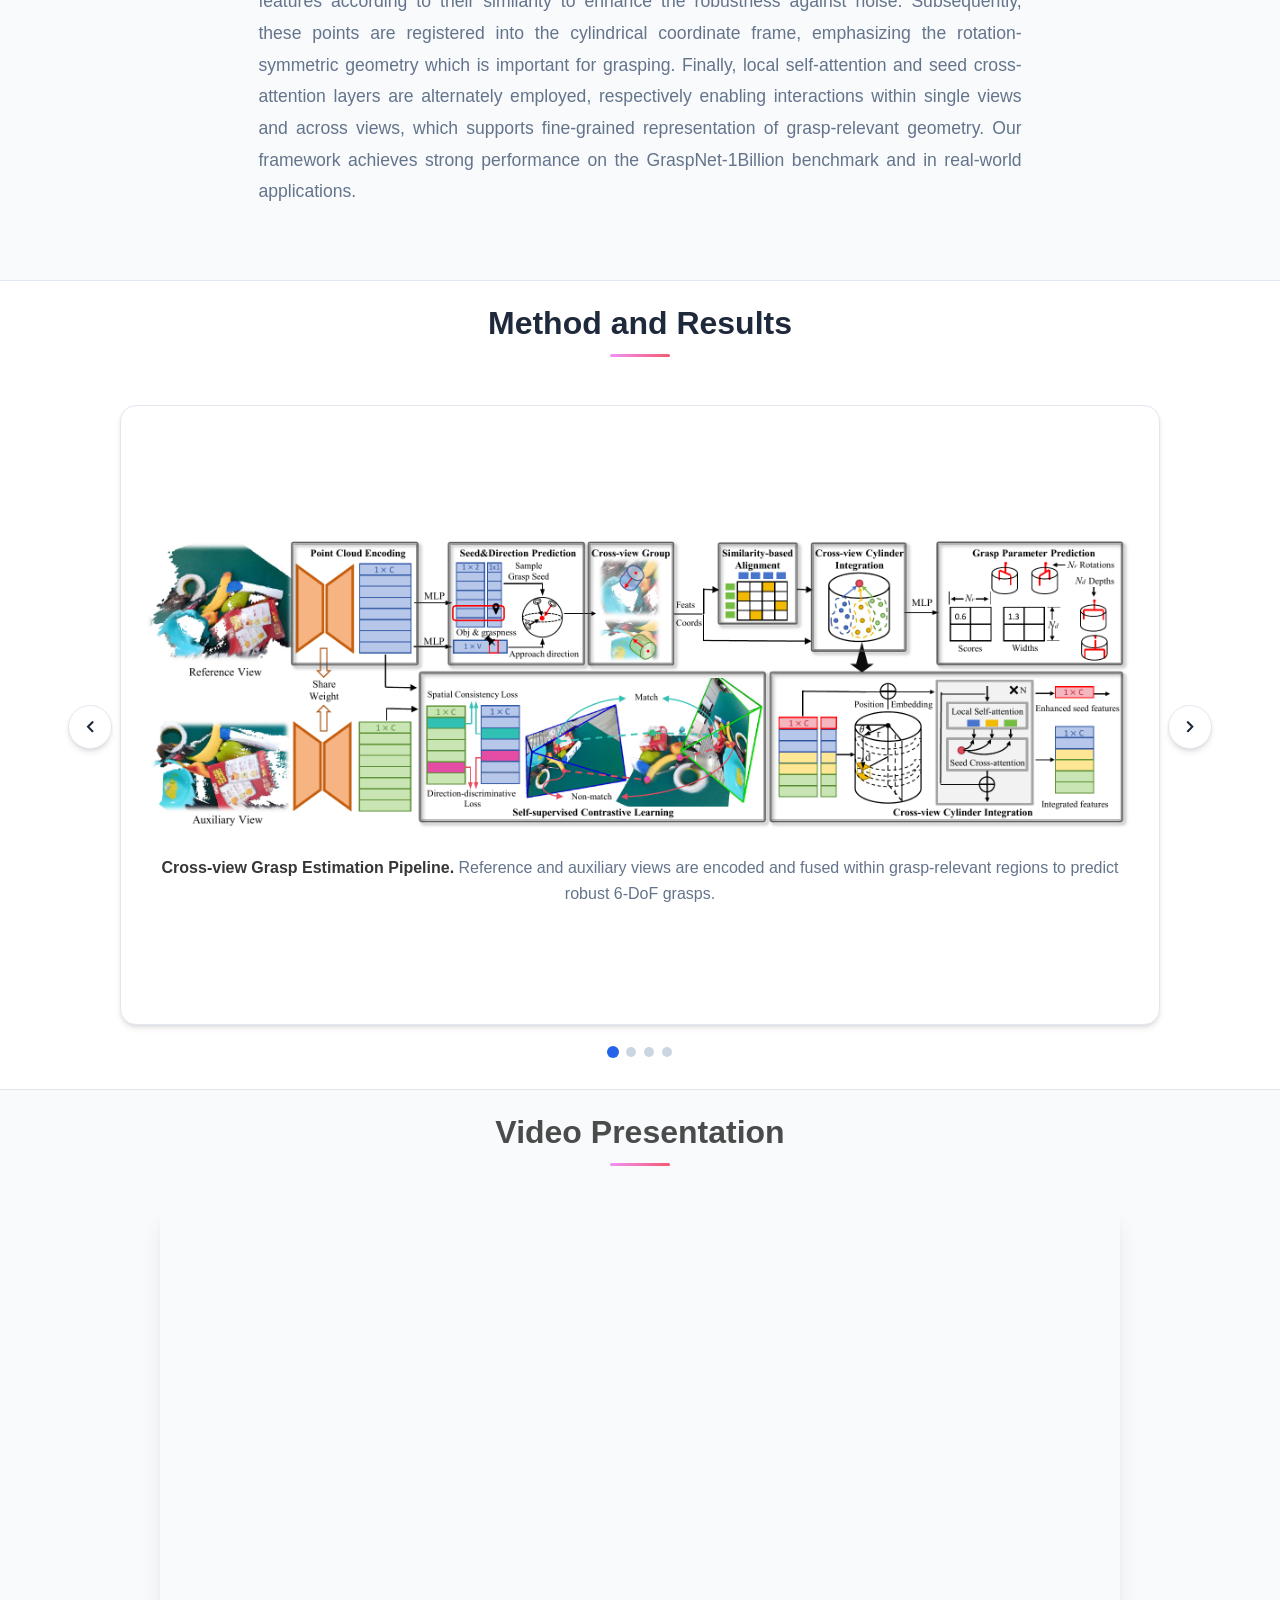
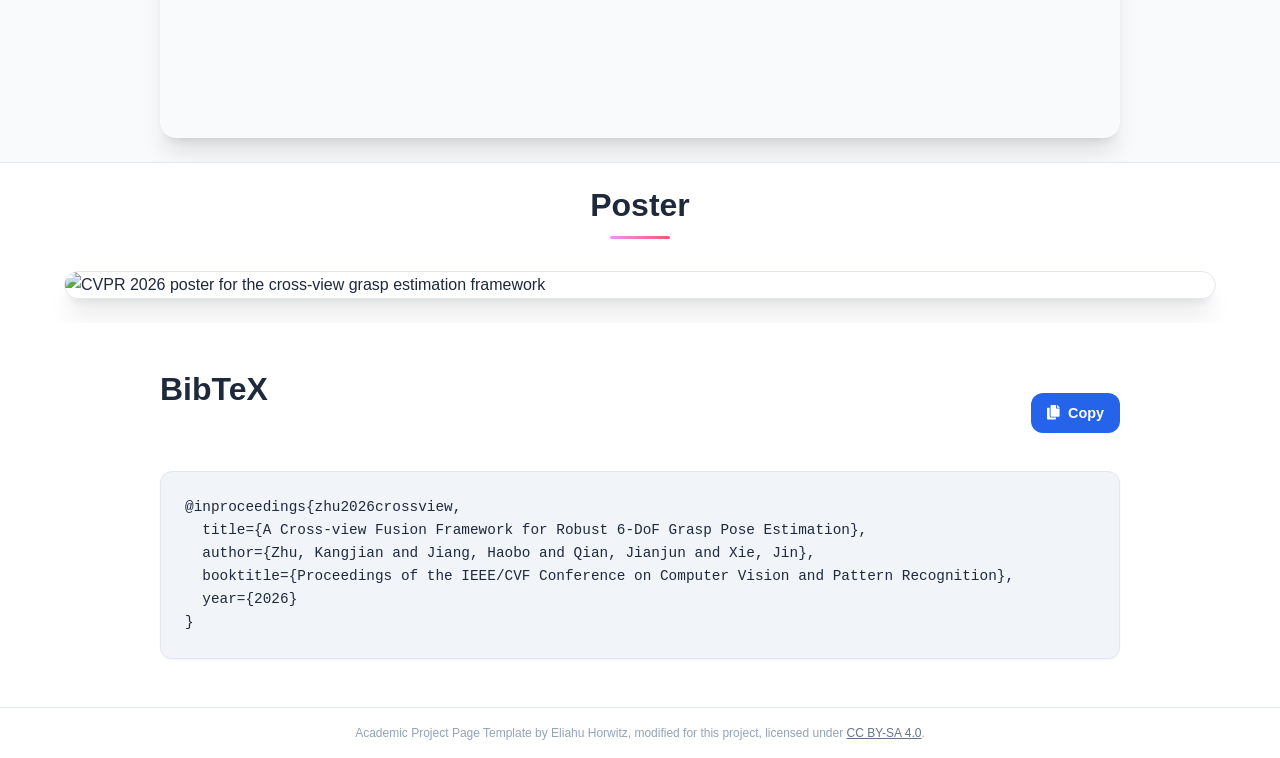
==== commit 3de192e3: "Update homepage results carousel" ====
--- a/index.html
+++ b/index.html
@@ -177,6 +177,12 @@
                   <strong>GraspNet-1Billion Benchmark Results.</strong> Our cross-view framework achieves the best AP across Seen, Similar, and Novel splits on both RealSense and Kinect data.
                 </h3>
               </article>
+              <article class="item" data-carousel-item hidden>
+                <img src="static/images/fig5.png" alt="Comparison of grasp estimation results with GSNet" loading="lazy">
+                <h3 class="subtitle has-text-centered">
+                  <strong>Comparison with GSNet.</strong> Cross-view fusion predicts more high-score grasps and improves robustness under partial observations.
+                </h3>
+              </article>
             </div>
             <button class="carousel-control carousel-next" type="button" aria-label="Show next result" data-carousel-next>
               <i class="fas fa-chevron-right"></i>
@@ -185,6 +191,7 @@
               <button class="carousel-dot is-active" type="button" aria-label="Show result 1" data-carousel-dot="0"></button>
               <button class="carousel-dot" type="button" aria-label="Show result 2" data-carousel-dot="1"></button>
               <button class="carousel-dot" type="button" aria-label="Show result 3" data-carousel-dot="2"></button>
+              <button class="carousel-dot" type="button" aria-label="Show result 4" data-carousel-dot="3"></button>
             </div>
           </div>
         </div>
--- a/static/css/project.css
+++ b/static/css/project.css
@@ -99,7 +99,7 @@
 
 .results-carousel .item {
   display: none;
-  min-height: 700px;
+  min-height: 620px;
   margin: 0;
   flex-direction: column;
   justify-content: center;
